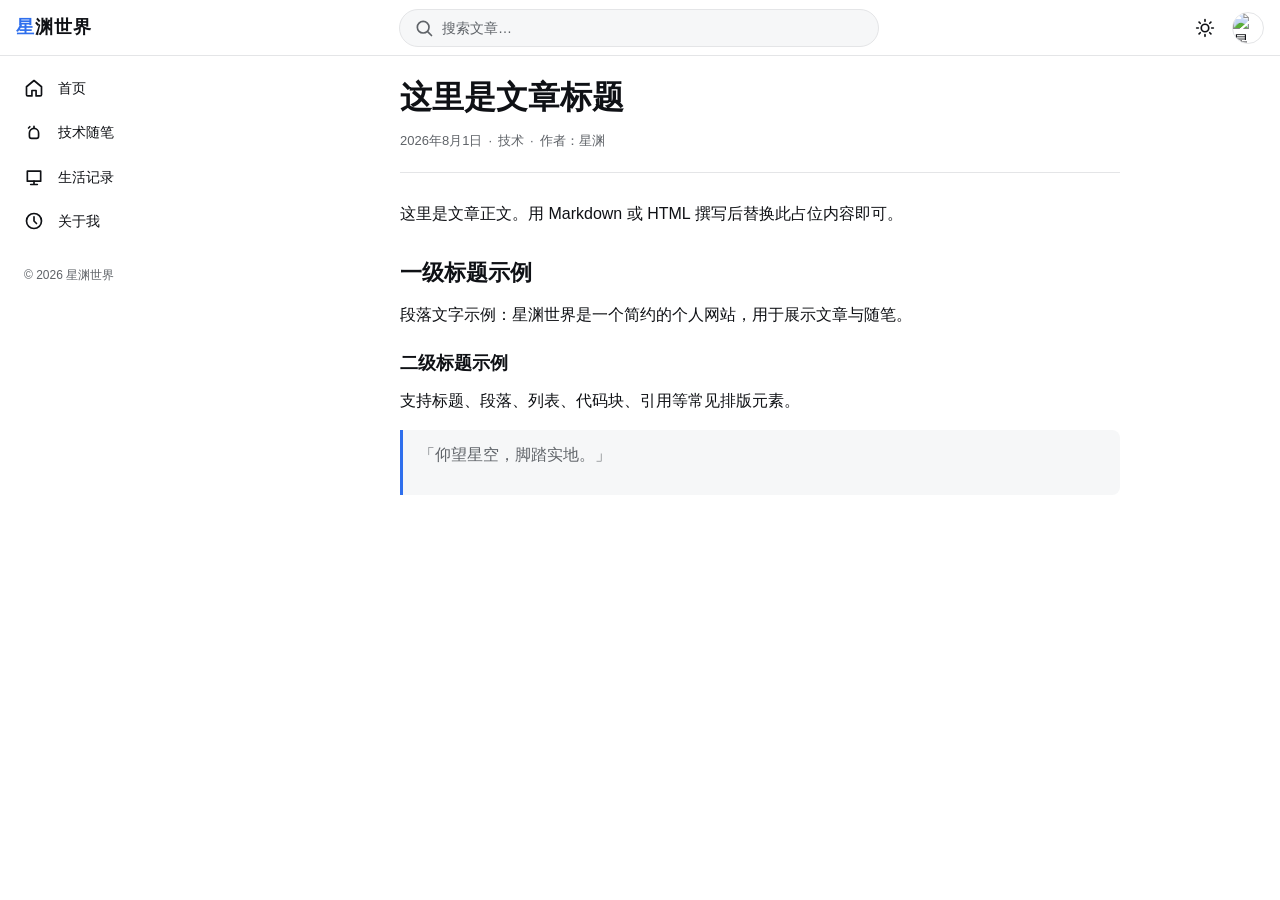
==== article.html @ be920909 "初始化：星渊世界个人博客站点" ====
<!DOCTYPE html>
<html lang="zh-CN" data-theme="light">
<head>
  <meta charset="UTF-8">
  <meta name="viewport" content="width=device-width, initial-scale=1.0">
  <meta name="description" content="星渊世界 - 文章详情">
  <title>文章标题 - 星渊世界</title>
  <link rel="stylesheet" href="assets/css/style.css">
</head>
<body>

  <!-- 顶部导航栏（与首页一致） -->
  <header class="site-header">
    <div class="header-left">
      <button class="icon-btn menu-toggle" id="menuToggle" aria-label="打开菜单" aria-expanded="false">
        <svg viewBox="0 0 24 24" class="icon"><path d="M3 6h18M3 12h18M3 18h18" stroke="currentColor" stroke-width="2" fill="none" stroke-linecap="round"/></svg>
      </button>
      <a href="index.html" class="logo">星渊世界</a>
    </div>

    <div class="header-center">
      <div class="search-box">
        <svg viewBox="0 0 24 24" class="icon"><circle cx="11" cy="11" r="7" stroke="currentColor" stroke-width="2" fill="none"/><path d="M21 21l-4.35-4.35" stroke="currentColor" stroke-width="2" fill="none" stroke-linecap="round"/></svg>
        <input type="search" id="searchInput" placeholder="搜索文章…" autocomplete="off">
      </div>
    </div>

    <div class="header-right">
      <button class="icon-btn" id="themeToggle" aria-label="切换深浅模式" title="切换深浅模式">
        <svg viewBox="0 0 24 24" class="icon icon-moon"><path d="M21 12.8A9 9 0 1 1 11.2 3a7 7 0 0 0 9.8 9.8z" stroke="currentColor" stroke-width="2" fill="none" stroke-linejoin="round"/></svg>
        <svg viewBox="0 0 24 24" class="icon icon-sun"><circle cx="12" cy="12" r="4.5" stroke="currentColor" stroke-width="2" fill="none"/><path d="M12 2v2M12 20v2M4.9 4.9l1.4 1.4M17.7 17.7l1.4 1.4M2 12h2M20 12h2M4.9 19.1l1.4-1.4M17.7 6.3l1.4-1.4" stroke="currentColor" stroke-width="2" fill="none" stroke-linecap="round"/></svg>
      </button>
      <a href="article.html" class="avatar" aria-label="我的头像" title="星渊">
        <img src="https://trae-api-cn.mchost.guru/api/ide/v1/text_to_image?prompt=minimal%20flat%20avatar%20illustration%20of%20a%20young%20writer%20with%20glasses%20and%20starry%20night%20background%2C%20soft%20gradient%2C%20simple%20vector%20style&image_size=square" alt="星渊头像">
      </a>
    </div>
  </header>

  <div class="layout">

    <!-- 左侧边栏（与首页一致） -->
    <aside class="sidebar" id="sidebar">
      <nav class="sidebar-nav">
        <a href="index.html" class="nav-item">
          <svg viewBox="0 0 24 24" class="icon"><path d="M3 10.5L12 3l9 7.5V20a1.5 1.5 0 0 1-1.5 1.5h-5V15h-5v6.5H4.5A1.5 1.5 0 0 1 3 20z" stroke="currentColor" stroke-width="2" fill="none" stroke-linejoin="round"/></svg>
          <span>首页</span>
        </a>
        <a href="#" class="nav-item">
          <svg viewBox="0 0 24 24" class="icon"><path d="M12 6.5a5.5 5.5 0 0 1 5.5 5.5v4a2.5 2.5 0 0 1-2.5 2.5H9a2.5 2.5 0 0 1-2.5-2.5v-4A5.5 5.5 0 0 1 12 6.5z" stroke="currentColor" stroke-width="2" fill="none" stroke-linejoin="round"/><path d="M12 4v2M7 4.5L5.5 6" stroke="currentColor" stroke-width="2" fill="none" stroke-linecap="round"/></svg>
          <span>技术随笔</span>
        </a>
        <a href="#" class="nav-item">
          <svg viewBox="0 0 24 24" class="icon"><path d="M4 5h16v12H4z" stroke="currentColor" stroke-width="2" fill="none" stroke-linejoin="round"/><path d="M8 21h8M12 17v4" stroke="currentColor" stroke-width="2" fill="none" stroke-linecap="round"/></svg>
          <span>生活记录</span>
        </a>
        <a href="#" class="nav-item">
          <svg viewBox="0 0 24 24" class="icon"><circle cx="12" cy="12" r="9" stroke="currentColor" stroke-width="2" fill="none"/><path d="M12 7v5l3 3" stroke="currentColor" stroke-width="2" fill="none" stroke-linecap="round"/></svg>
          <span>关于我</span>
        </a>
      </nav>
      <p class="sidebar-footer">© 2026 星渊世界</p>
    </aside>
    <div class="sidebar-overlay" id="sidebarOverlay"></div>

    <!-- 文章正文区 -->
    <main class="content article-content">

      <article class="article">
        <header class="article-header">
          <h1 class="article-title">这里是文章标题</h1>
          <div class="article-meta">
            <time datetime="2026-08-01">2026年8月1日</time>
            <span class="dot">·</span>
            <span>技术</span>
            <span class="dot">·</span>
            <span>作者：星渊</span>
          </div>
        </header>

        <div class="article-body">
          <!-- 正文占位，发布文章时替换此处内容 -->
          <p>这里是文章正文。用 Markdown 或 HTML 撰写后替换此占位内容即可。</p>
          <h2>一级标题示例</h2>
          <p>段落文字示例：星渊世界是一个简约的个人网站，用于展示文章与随笔。</p>
          <h3>二级标题示例</h3>
          <p>支持标题、段落、列表、代码块、引用等常见排版元素。</p>
          <blockquote>
            <p>「仰望星空，脚踏实地。」</p>
          </blockquote>
        </div>
      </article>

    </main>
  </div>

  <script src="assets/js/main.js"></script>
</body>
</html>
---- assets/css/style.css ----
/* ============================================================
   星渊世界 - 全局样式
   简约设计 · 支持深浅模式 · 适配多种机型
   ============================================================ */

/* ---------- 主题变量 ---------- */
:root {
  --header-height: 56px;
  --sidebar-width: 240px;
  --radius: 12px;
  --transition: 0.2s ease;
}

/* 浅色主题 */
:root[data-theme="light"] {
  --bg: #ffffff;
  --bg-soft: #f6f7f8;
  --bg-hover: #e9eaeb;
  --surface: #ffffff;
  --border: #e4e5e7;
  --text: #0f1115;
  --text-secondary: #5f6368;
  --accent: #2f6fed;
  --accent-soft: #eaf1fe;
  --placeholder-grad: linear-gradient(135deg, #d9dee5 0%, #c3cad4 100%);
}

/* 深色主题 */
:root[data-theme="dark"] {
  --bg: #0f1115;
  --bg-soft: #17191e;
  --bg-hover: #2a2d34;
  --surface: #17191e;
  --border: #2a2d34;
  --text: #f1f3f5;
  --text-secondary: #9aa0a8;
  --accent: #5b8def;
  --accent-soft: #1d2b45;
  --placeholder-grad: linear-gradient(135deg, #2a2d34 0%, #20232a 100%);
}

/* ---------- 基础重置 ---------- */
* { margin: 0; padding: 0; box-sizing: border-box; }

html { scroll-behavior: smooth; }

body {
  font-family: -apple-system, BlinkMacSystemFont, "Segoe UI", "PingFang SC",
    "Hiragino Sans GB", "Microsoft YaHei", sans-serif;
  background: var(--bg);
  color: var(--text);
  line-height: 1.6;
  -webkit-font-smoothing: antialiased;
  transition: background var(--transition), color var(--transition);
}

a { color: inherit; text-decoration: none; }

.icon { width: 20px; height: 20px; flex-shrink: 0; }

/* ---------- 顶部导航栏 ---------- */
.site-header {
  position: fixed;
  top: 0; left: 0; right: 0;
  height: var(--header-height);
  display: flex;
  align-items: center;
  justify-content: space-between;
  gap: 16px;
  padding: 0 16px;
  background: var(--bg);
  border-bottom: 1px solid var(--border);
  z-index: 100;
  transition: background var(--transition);
}

.header-left,
.header-right {
  display: flex;
  align-items: center;
  gap: 8px;
}

.logo {
  font-size: 18px;
  font-weight: 700;
  letter-spacing: 1px;
  white-space: nowrap;
}

.logo::first-letter { color: var(--accent); }

.icon-btn {
  display: inline-flex;
  align-items: center;
  justify-content: center;
  width: 38px; height: 38px;
  border: none;
  border-radius: 50%;
  background: transparent;
  color: var(--text);
  cursor: pointer;
  transition: background var(--transition);
}

.icon-btn:hover { background: var(--bg-hover); }

/* 主题图标切换 */
#themeToggle .icon-moon { display: none; }
:root[data-theme="dark"] #themeToggle .icon-moon { display: inline; }
:root[data-theme="dark"] #themeToggle .icon-sun { display: none; }

.avatar img {
  width: 32px; height: 32px;
  border-radius: 50%;
  display: block;
  object-fit: cover;
  border: 1px solid var(--border);
}

/* 搜索框（居中） */
.header-center {
  flex: 1;
  max-width: 480px;
  display: flex;
  justify-content: center;
  margin: 0 auto;
}

.search-box {
  display: flex;
  align-items: center;
  gap: 8px;
  width: 100%;
  height: 38px;
  padding: 0 14px;
  border: 1px solid var(--border);
  border-radius: 999px;
  background: var(--bg-soft);
  color: var(--text-secondary);
  transition: border-color var(--transition), background var(--transition);
}

.search-box:focus-within { border-color: var(--accent); background: var(--surface); }

.search-box input {
  flex: 1;
  border: none;
  outline: none;
  background: transparent;
  color: var(--text);
  font-size: 14px;
}

.search-box input::placeholder { color: var(--text-secondary); }

/* ---------- 整体布局（YouTube 风格） ---------- */
.layout {
  display: flex;
  min-height: 100vh;
  padding-top: var(--header-height);
}

/* 左侧边栏 */
.sidebar {
  position: fixed;
  top: var(--header-height);
  bottom: 0;
  left: 0;
  width: var(--sidebar-width);
  padding: 12px 12px 20px;
  overflow-y: auto;
  background: var(--bg);
  z-index: 90;
  transition: transform var(--transition);
}

.sidebar-nav { display: flex; flex-direction: column; gap: 4px; }

.nav-item {
  display: flex;
  align-items: center;
  gap: 14px;
  padding: 9px 12px;
  border-radius: 10px;
  font-size: 14px;
  color: var(--text);
  transition: background var(--transition);
}

.nav-item:hover { background: var(--bg-hover); }
.nav-item.active { background: var(--accent-soft); color: var(--accent); font-weight: 600; }

.sidebar-footer {
  margin-top: 24px;
  padding: 0 12px;
  font-size: 12px;
  color: var(--text-secondary);
}

/* 侧边栏遮罩（移动端抽屉） */
.sidebar-overlay {
  position: fixed;
  inset: 0;
  background: rgba(0, 0, 0, 0.4);
  opacity: 0;
  visibility: hidden;
  transition: opacity var(--transition);
  z-index: 85;
}

/* 主内容区 */
.content {
  flex: 1;
  margin-left: var(--sidebar-width);
  padding: 20px clamp(16px, 4vw, 48px) 60px;
  min-width: 0;
}

/* ---------- 分类筛选条 ---------- */
.chip-bar {
  display: flex;
  gap: 8px;
  overflow-x: auto;
  padding-bottom: 12px;
  margin-bottom: 20px;
  scrollbar-width: none;
}

.chip-bar::-webkit-scrollbar { display: none; }

.chip {
  flex-shrink: 0;
  padding: 7px 14px;
  border: 1px solid var(--border);
  border-radius: 999px;
  background: var(--bg-soft);
  color: var(--text);
  font-size: 13px;
  cursor: pointer;
  transition: all var(--transition);
  white-space: nowrap;
}

.chip:hover { background: var(--bg-hover); }
.chip.active {
  background: var(--text);
  color: var(--bg);
  border-color: var(--text);
  font-weight: 600;
}

/* ---------- 文章卡片网格（YouTube 排版） ---------- */
.card-grid {
  display: grid;
  grid-template-columns: repeat(auto-fill, minmax(280px, 1fr));
  gap: 24px;
}

.post-card {
  display: flex;
  flex-direction: column;
  min-width: 0;
}

.thumb {
  position: relative;
  display: block;
  aspect-ratio: 16 / 9;
  border-radius: var(--radius);
  overflow: hidden;
  background: var(--placeholder-grad);
  margin-bottom: 12px;
}

.thumb-placeholder {
  position: absolute;
  inset: 0;
  display: flex;
  align-items: center;
  justify-content: center;
  font-size: 13px;
  letter-spacing: 4px;
  color: var(--text);
  opacity: 0.45;
}

.post-info { padding: 0 2px; }

.post-meta {
  display: flex;
  align-items: center;
  gap: 6px;
  font-size: 12px;
  color: var(--text-secondary);
  margin-bottom: 6px;
}

.dot { color: var(--text-secondary); }

.post-title {
  font-size: 15px;
  font-weight: 600;
  line-height: 1.45;
  display: -webkit-box;
  -webkit-line-clamp: 2;
  -webkit-box-orient: vertical;
  overflow: hidden;
  margin-bottom: 6px;
}

.post-title a:hover { color: var(--accent); }

.post-desc {
  font-size: 13px;
  color: var(--text-secondary);
  display: -webkit-box;
  -webkit-line-clamp: 2;
  -webkit-box-orient: vertical;
  overflow: hidden;
}

.empty-tip {
  text-align: center;
  color: var(--text-secondary);
  padding: 60px 0;
  font-size: 14px;
}

/* ---------- 文章详情页 ---------- */
.article-content {
  display: flex;
  justify-content: center;
}

.article {
  max-width: 720px;
  width: 100%;
}

.article-header {
  margin-bottom: 28px;
  padding-bottom: 20px;
  border-bottom: 1px solid var(--border);
}

.article-title {
  font-size: clamp(24px, 4vw, 32px);
  font-weight: 700;
  line-height: 1.35;
  margin-bottom: 12px;
}

.article-meta {
  font-size: 13px;
  color: var(--text-secondary);
  display: flex;
  align-items: center;
  gap: 6px;
  flex-wrap: wrap;
}

.article-body { font-size: 16px; }

.article-body h2 {
  font-size: 22px;
  margin: 28px 0 12px;
}

.article-body h3 {
  font-size: 18px;
  margin: 22px 0 10px;
}

.article-body p { margin-bottom: 16px; }

.article-body blockquote {
  border-left: 3px solid var(--accent);
  background: var(--bg-soft);
  padding: 12px 16px;
  border-radius: 0 8px 8px 0;
  margin: 16px 0;
  color: var(--text-secondary);
}

/* ---------- 响应式 ---------- */
/* 平板：侧边栏改为抽屉 */
@media (max-width: 1024px) {
  .sidebar {
    transform: translateX(-100%);
    box-shadow: none;
    background: var(--surface);
  }

  .sidebar.open { transform: translateX(0); box-shadow: 0 0 24px rgba(0, 0, 0, 0.15); }

  .sidebar-overlay.show { opacity: 1; visibility: visible; }

  .content { margin-left: 0; }

  body.sidebar-open { overflow: hidden; }
}

/* 手机：搜索框隐藏、卡片单列 */
@media (max-width: 640px) {
  .header-center { display: none; }

  .card-grid { grid-template-columns: 1fr; gap: 20px; }

  .content { padding-top: 16px; }
}

/* 桌面端：默认显示完整侧边栏，隐藏菜单按钮 */
@media (min-width: 1025px) {
  .menu-toggle { display: none; }
}
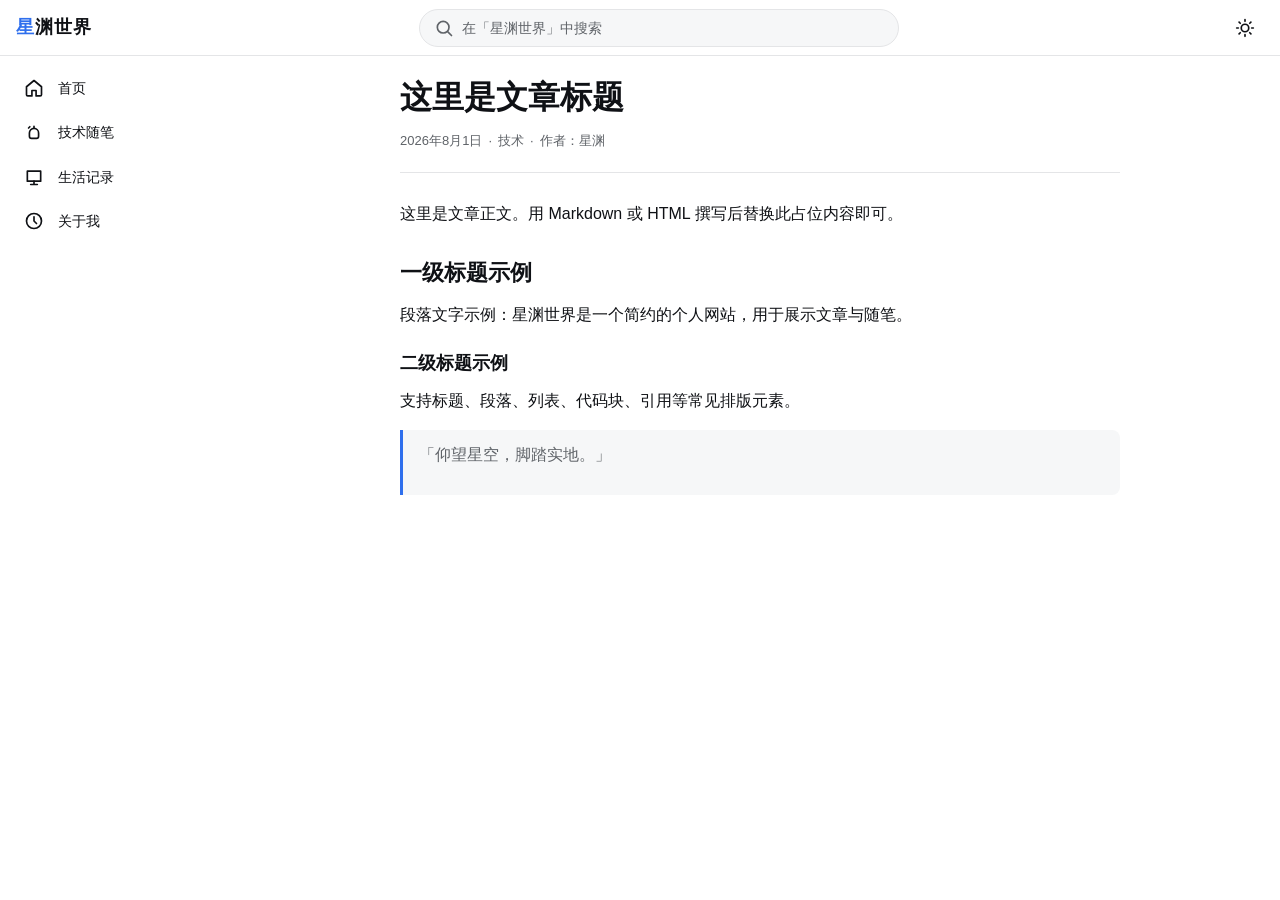
==== commit e39ab8aa: "站点内容更新" ====
--- a/article.html
+++ b/article.html
@@ -21,7 +21,7 @@
     <div class="header-center">
       <div class="search-box">
         <svg viewBox="0 0 24 24" class="icon"><circle cx="11" cy="11" r="7" stroke="currentColor" stroke-width="2" fill="none"/><path d="M21 21l-4.35-4.35" stroke="currentColor" stroke-width="2" fill="none" stroke-linecap="round"/></svg>
-        <input type="search" id="searchInput" placeholder="搜索文章…" autocomplete="off">
+        <input type="search" id="searchInput" placeholder="在「星渊世界」中搜索" autocomplete="off">
       </div>
     </div>
 
@@ -30,35 +30,14 @@
         <svg viewBox="0 0 24 24" class="icon icon-moon"><path d="M21 12.8A9 9 0 1 1 11.2 3a7 7 0 0 0 9.8 9.8z" stroke="currentColor" stroke-width="2" fill="none" stroke-linejoin="round"/></svg>
         <svg viewBox="0 0 24 24" class="icon icon-sun"><circle cx="12" cy="12" r="4.5" stroke="currentColor" stroke-width="2" fill="none"/><path d="M12 2v2M12 20v2M4.9 4.9l1.4 1.4M17.7 17.7l1.4 1.4M2 12h2M20 12h2M4.9 19.1l1.4-1.4M17.7 6.3l1.4-1.4" stroke="currentColor" stroke-width="2" fill="none" stroke-linecap="round"/></svg>
       </button>
-      <a href="article.html" class="avatar" aria-label="我的头像" title="星渊">
-        <img src="https://trae-api-cn.mchost.guru/api/ide/v1/text_to_image?prompt=minimal%20flat%20avatar%20illustration%20of%20a%20young%20writer%20with%20glasses%20and%20starry%20night%20background%2C%20soft%20gradient%2C%20simple%20vector%20style&image_size=square" alt="星渊头像">
-      </a>
     </div>
   </header>
 
   <div class="layout">
 
-    <!-- 左侧边栏（与首页一致） -->
+    <!-- 左侧边栏（与首页一致，导航由 assets/data/nav.js 渲染） -->
     <aside class="sidebar" id="sidebar">
-      <nav class="sidebar-nav">
-        <a href="index.html" class="nav-item">
-          <svg viewBox="0 0 24 24" class="icon"><path d="M3 10.5L12 3l9 7.5V20a1.5 1.5 0 0 1-1.5 1.5h-5V15h-5v6.5H4.5A1.5 1.5 0 0 1 3 20z" stroke="currentColor" stroke-width="2" fill="none" stroke-linejoin="round"/></svg>
-          <span>首页</span>
-        </a>
-        <a href="#" class="nav-item">
-          <svg viewBox="0 0 24 24" class="icon"><path d="M12 6.5a5.5 5.5 0 0 1 5.5 5.5v4a2.5 2.5 0 0 1-2.5 2.5H9a2.5 2.5 0 0 1-2.5-2.5v-4A5.5 5.5 0 0 1 12 6.5z" stroke="currentColor" stroke-width="2" fill="none" stroke-linejoin="round"/><path d="M12 4v2M7 4.5L5.5 6" stroke="currentColor" stroke-width="2" fill="none" stroke-linecap="round"/></svg>
-          <span>技术随笔</span>
-        </a>
-        <a href="#" class="nav-item">
-          <svg viewBox="0 0 24 24" class="icon"><path d="M4 5h16v12H4z" stroke="currentColor" stroke-width="2" fill="none" stroke-linejoin="round"/><path d="M8 21h8M12 17v4" stroke="currentColor" stroke-width="2" fill="none" stroke-linecap="round"/></svg>
-          <span>生活记录</span>
-        </a>
-        <a href="#" class="nav-item">
-          <svg viewBox="0 0 24 24" class="icon"><circle cx="12" cy="12" r="9" stroke="currentColor" stroke-width="2" fill="none"/><path d="M12 7v5l3 3" stroke="currentColor" stroke-width="2" fill="none" stroke-linecap="round"/></svg>
-          <span>关于我</span>
-        </a>
-      </nav>
-      <p class="sidebar-footer">© 2026 星渊世界</p>
+      <nav class="sidebar-nav" id="sidebarNav"></nav>
     </aside>
     <div class="sidebar-overlay" id="sidebarOverlay"></div>
 
@@ -93,6 +72,7 @@
     </main>
   </div>
 
+  <script src="assets/data/nav.js"></script>
   <script src="assets/js/main.js"></script>
 </body>
 </html>
--- a/assets/css/style.css
+++ b/assets/css/style.css
@@ -22,7 +22,6 @@
   --text-secondary: #5f6368;
   --accent: #2f6fed;
   --accent-soft: #eaf1fe;
-  --placeholder-grad: linear-gradient(135deg, #d9dee5 0%, #c3cad4 100%);
 }
 
 /* 深色主题 */
@@ -36,7 +35,6 @@
   --text-secondary: #9aa0a8;
   --accent: #5b8def;
   --accent-soft: #1d2b45;
-  --placeholder-grad: linear-gradient(135deg, #2a2d34 0%, #20232a 100%);
 }
 
 /* ---------- 基础重置 ---------- */
@@ -109,14 +107,6 @@
 #themeToggle .icon-moon { display: none; }
 :root[data-theme="dark"] #themeToggle .icon-moon { display: inline; }
 :root[data-theme="dark"] #themeToggle .icon-sun { display: none; }
-
-.avatar img {
-  width: 32px; height: 32px;
-  border-radius: 50%;
-  display: block;
-  object-fit: cover;
-  border: 1px solid var(--border);
-}
 
 /* 搜索框（居中） */
 .header-center {
@@ -191,13 +181,6 @@
 .nav-item:hover { background: var(--bg-hover); }
 .nav-item.active { background: var(--accent-soft); color: var(--accent); font-weight: 600; }
 
-.sidebar-footer {
-  margin-top: 24px;
-  padding: 0 12px;
-  font-size: 12px;
-  color: var(--text-secondary);
-}
-
 /* 侧边栏遮罩（移动端抽屉） */
 .sidebar-overlay {
   position: fixed;
@@ -217,114 +200,81 @@
   min-width: 0;
 }
 
-/* ---------- 分类筛选条 ---------- */
-.chip-bar {
-  display: flex;
-  gap: 8px;
-  overflow-x: auto;
-  padding-bottom: 12px;
-  margin-bottom: 20px;
-  scrollbar-width: none;
-}
-
-.chip-bar::-webkit-scrollbar { display: none; }
-
-.chip {
+/* ---------- 首页栏目：左公告 / 右站点统计 ---------- */
+.two-col {
+  display: grid;
+  grid-template-columns: repeat(2, 1fr);
+  gap: 24px;
+  align-items: start;
+}
+
+.col {
+  background: var(--bg-soft);
+  border: 1px solid var(--border);
+  border-radius: var(--radius);
+  padding: 20px;
+}
+
+.col-title {
+  font-size: 16px;
+  font-weight: 700;
+  margin-bottom: 14px;
+  padding-bottom: 10px;
+  border-bottom: 1px solid var(--border);
+}
+
+.list { list-style: none; }
+
+.list-item {
+  display: flex;
+  gap: 14px;
+  padding: 10px 0;
+  border-bottom: 1px dashed var(--border);
+}
+
+.list-item:last-child { border-bottom: none; }
+
+.list-date {
   flex-shrink: 0;
-  padding: 7px 14px;
+  font-size: 12px;
+  color: var(--accent);
+  padding-top: 2px;
+  white-space: nowrap;
+}
+
+.list-text {
+  font-size: 14px;
+  color: var(--text);
+}
+
+/* ---------- 站点统计 ---------- */
+.stats {
+  display: grid;
+  grid-template-columns: repeat(2, 1fr);
+  gap: 12px;
+}
+
+.stat-item {
+  background: var(--bg);
   border: 1px solid var(--border);
-  border-radius: 999px;
-  background: var(--bg-soft);
-  color: var(--text);
-  font-size: 13px;
-  cursor: pointer;
-  transition: all var(--transition);
-  white-space: nowrap;
-}
-
-.chip:hover { background: var(--bg-hover); }
-.chip.active {
-  background: var(--text);
-  color: var(--bg);
-  border-color: var(--text);
-  font-weight: 600;
-}
-
-/* ---------- 文章卡片网格（YouTube 排版） ---------- */
-.card-grid {
-  display: grid;
-  grid-template-columns: repeat(auto-fill, minmax(280px, 1fr));
-  gap: 24px;
-}
-
-.post-card {
-  display: flex;
-  flex-direction: column;
-  min-width: 0;
-}
-
-.thumb {
-  position: relative;
+  border-radius: 8px;
+  padding: 14px 8px;
+  text-align: center;
+}
+
+.stat-value {
   display: block;
-  aspect-ratio: 16 / 9;
-  border-radius: var(--radius);
-  overflow: hidden;
-  background: var(--placeholder-grad);
-  margin-bottom: 12px;
-}
-
-.thumb-placeholder {
-  position: absolute;
-  inset: 0;
-  display: flex;
-  align-items: center;
-  justify-content: center;
-  font-size: 13px;
-  letter-spacing: 4px;
-  color: var(--text);
-  opacity: 0.45;
-}
-
-.post-info { padding: 0 2px; }
-
-.post-meta {
-  display: flex;
-  align-items: center;
-  gap: 6px;
-  font-size: 12px;
-  color: var(--text-secondary);
-  margin-bottom: 6px;
-}
-
-.dot { color: var(--text-secondary); }
-
-.post-title {
-  font-size: 15px;
-  font-weight: 600;
-  line-height: 1.45;
-  display: -webkit-box;
-  -webkit-line-clamp: 2;
-  -webkit-box-orient: vertical;
-  overflow: hidden;
-  margin-bottom: 6px;
-}
-
-.post-title a:hover { color: var(--accent); }
-
-.post-desc {
+  font-size: 24px;
+  font-weight: 700;
+  color: var(--accent);
+  line-height: 1.2;
+}
+
+.stat-label {
+  display: block;
   font-size: 13px;
   color: var(--text-secondary);
-  display: -webkit-box;
-  -webkit-line-clamp: 2;
-  -webkit-box-orient: vertical;
-  overflow: hidden;
-}
-
-.empty-tip {
-  text-align: center;
-  color: var(--text-secondary);
-  padding: 60px 0;
-  font-size: 14px;
+  margin-top: 4px;
 }
 
 /* ---------- 文章详情页 ---------- */
@@ -401,11 +351,14 @@
   body.sidebar-open { overflow: hidden; }
 }
 
-/* 手机：搜索框隐藏、卡片单列 */
+/* 小屏：栏目改为单列 */
+@media (max-width: 768px) {
+  .two-col { grid-template-columns: 1fr; gap: 16px; }
+}
+
+/* 手机：搜索框隐藏 */
 @media (max-width: 640px) {
   .header-center { display: none; }
-
-  .card-grid { grid-template-columns: 1fr; gap: 20px; }
 
   .content { padding-top: 16px; }
 }
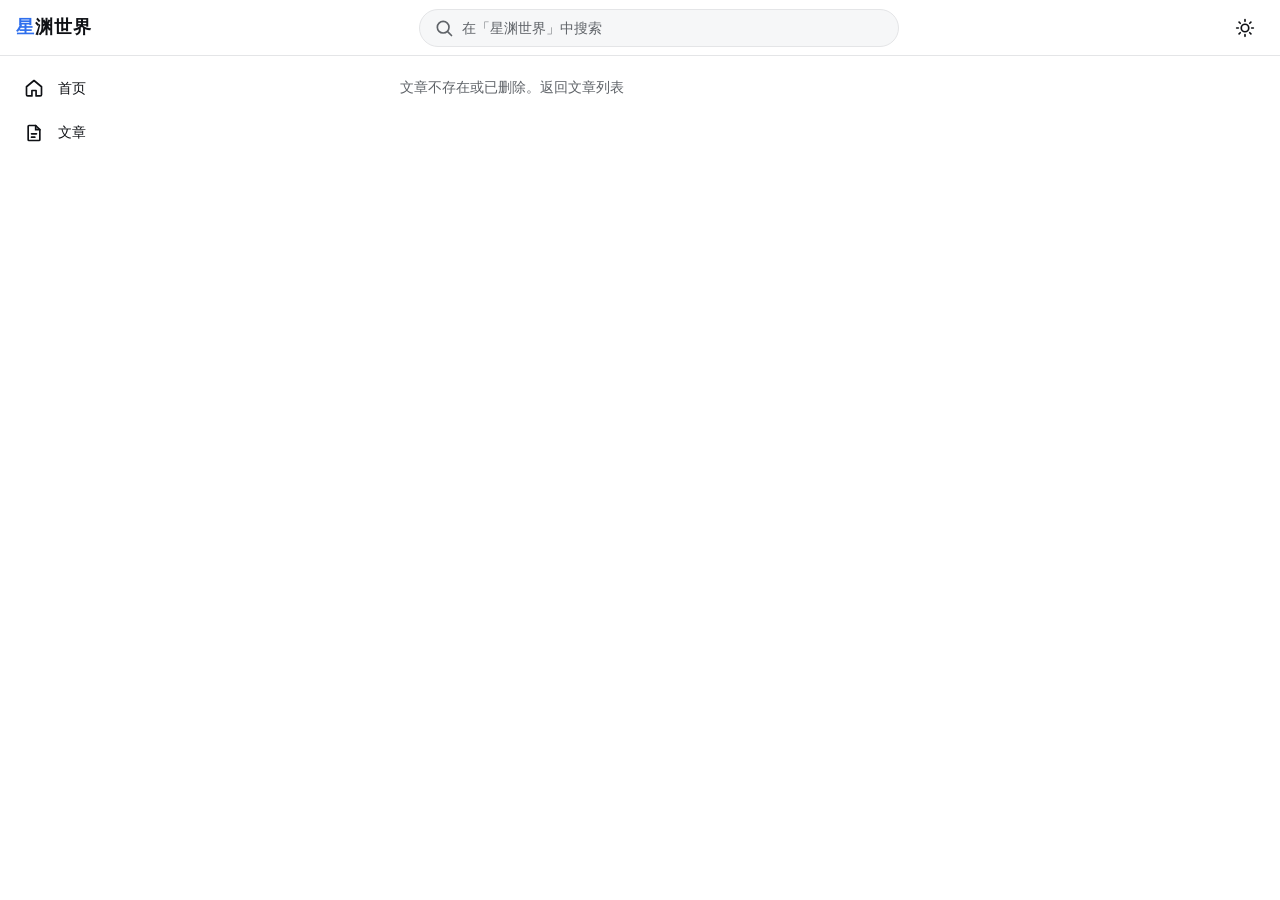
==== commit 0781b978: "站点内容更新" ====
--- a/article.html
+++ b/article.html
@@ -41,38 +41,15 @@
     </aside>
     <div class="sidebar-overlay" id="sidebarOverlay"></div>
 
-    <!-- 文章正文区 -->
+    <!-- 文章正文区（根据 URL 参数 ?id= 动态渲染，数据来自 assets/data/articles.js） -->
     <main class="content article-content">
-
-      <article class="article">
-        <header class="article-header">
-          <h1 class="article-title">这里是文章标题</h1>
-          <div class="article-meta">
-            <time datetime="2026-08-01">2026年8月1日</time>
-            <span class="dot">·</span>
-            <span>技术</span>
-            <span class="dot">·</span>
-            <span>作者：星渊</span>
-          </div>
-        </header>
-
-        <div class="article-body">
-          <!-- 正文占位，发布文章时替换此处内容 -->
-          <p>这里是文章正文。用 Markdown 或 HTML 撰写后替换此占位内容即可。</p>
-          <h2>一级标题示例</h2>
-          <p>段落文字示例：星渊世界是一个简约的个人网站，用于展示文章与随笔。</p>
-          <h3>二级标题示例</h3>
-          <p>支持标题、段落、列表、代码块、引用等常见排版元素。</p>
-          <blockquote>
-            <p>「仰望星空，脚踏实地。」</p>
-          </blockquote>
-        </div>
-      </article>
-
+      <article class="article" id="articleBox"><!-- 由 main.js 渲染 --></article>
     </main>
   </div>
 
   <script src="assets/data/nav.js"></script>
+  <script src="assets/data/articles.js"></script>
+  <script src="assets/js/renderer.js"></script>
   <script src="assets/js/main.js"></script>
 </body>
 </html>
--- a/assets/css/style.css
+++ b/assets/css/style.css
@@ -205,7 +205,6 @@
   display: grid;
   grid-template-columns: repeat(2, 1fr);
   gap: 24px;
-  align-items: start;
 }
 
 .col {
@@ -215,13 +214,23 @@
   padding: 20px;
 }
 
-.col-title {
-  font-size: 16px;
-  font-weight: 700;
+.col-head {
+  display: flex;
+  align-items: center;
+  justify-content: space-between;
   margin-bottom: 14px;
   padding-bottom: 10px;
   border-bottom: 1px solid var(--border);
 }
+
+.col-title {
+  font-size: 16px;
+  font-weight: 700;
+}
+
+.col-title-link:hover { color: var(--accent); }
+.col-more { font-size: 12px; color: var(--text-secondary); }
+.col-more:hover { color: var(--accent); }
 
 .list { list-style: none; }
 
@@ -277,6 +286,128 @@
   margin-top: 4px;
 }
 
+/* ---------- 精选内容 ---------- */
+.featured {
+  margin-top: 32px;
+}
+
+.featured-title {
+  font-size: 16px;
+  font-weight: 700;
+  margin-bottom: 14px;
+  padding-bottom: 10px;
+  border-bottom: 1px solid var(--border);
+}
+
+.featured-grid {
+  display: grid;
+  grid-template-columns: repeat(auto-fill, minmax(260px, 1fr));
+  gap: 16px;
+}
+
+.featured-card {
+  display: block;
+  padding: 16px;
+  background: var(--bg-soft);
+  border: 1px solid var(--border);
+  border-radius: var(--radius);
+  transition: border-color var(--transition), transform var(--transition);
+}
+
+.featured-card:hover {
+  border-color: var(--accent);
+  transform: translateY(-2px);
+}
+
+.featured-title {
+  display: block;
+  font-size: 15px;
+  font-weight: 600;
+  margin-bottom: 6px;
+}
+
+.featured-desc {
+  display: block;
+  font-size: 13px;
+  color: var(--text-secondary);
+  line-height: 1.5;
+}
+
+.featured-empty {
+  font-size: 14px;
+  color: var(--text-secondary);
+}
+
+/* ---------- 公告列表页 ---------- */
+.notice-page {
+  max-width: 720px;
+  margin: 0 auto;
+}
+
+.page-title {
+  font-size: 24px;
+  font-weight: 700;
+  margin-bottom: 20px;
+}
+
+/* ---------- 文章列表页 ---------- */
+.article-list-page {
+  max-width: 720px;
+  margin: 0 auto;
+}
+
+.article-list {
+  display: flex;
+  flex-direction: column;
+  gap: 14px;
+}
+
+.article-card {
+  display: block;
+  padding: 18px 20px;
+  background: var(--bg-soft);
+  border: 1px solid var(--border);
+  border-radius: var(--radius);
+  transition: border-color var(--transition), transform var(--transition);
+}
+
+.article-card:hover {
+  border-color: var(--accent);
+  transform: translateY(-2px);
+}
+
+.article-card-head {
+  display: flex;
+  align-items: center;
+  gap: 10px;
+  margin-bottom: 8px;
+}
+
+.article-card-head time {
+  font-size: 12px;
+  color: var(--text-secondary);
+}
+
+.chip-mini {
+  font-size: 12px;
+  color: var(--accent);
+  background: var(--accent-soft);
+  padding: 1px 8px;
+  border-radius: 999px;
+}
+
+.article-card-title {
+  font-size: 17px;
+  font-weight: 700;
+  margin-bottom: 6px;
+}
+
+.article-card-summary {
+  font-size: 13px;
+  color: var(--text-secondary);
+  line-height: 1.6;
+}
+
 /* ---------- 文章详情页 ---------- */
 .article-content {
   display: flex;
@@ -332,6 +463,39 @@
   margin: 16px 0;
   color: var(--text-secondary);
 }
+
+/* 渲染器生成元素的样式 */
+.article-body ul,
+.article-body ol {
+  margin: 0 0 16px;
+  padding-left: 24px;
+}
+
+.article-body li { margin-bottom: 6px; }
+
+.article-body pre {
+  background: var(--bg-soft);
+  border: 1px solid var(--border);
+  border-radius: 8px;
+  padding: 12px 14px;
+  overflow-x: auto;
+  font-size: 13px;
+  line-height: 1.6;
+  margin-bottom: 16px;
+}
+
+.article-body code {
+  font-family: "SFMono-Regular", Consolas, "Liberation Mono", Menlo, monospace;
+  background: var(--bg-soft);
+  border-radius: 4px;
+  padding: 1px 5px;
+  font-size: 0.9em;
+}
+
+.article-body pre code { background: transparent; padding: 0; }
+.article-body strong { font-weight: 700; }
+.article-body em { font-style: italic; }
+.article-body a { color: var(--accent); text-decoration: underline; }
 
 /* ---------- 响应式 ---------- */
 /* 平板：侧边栏改为抽屉 */
